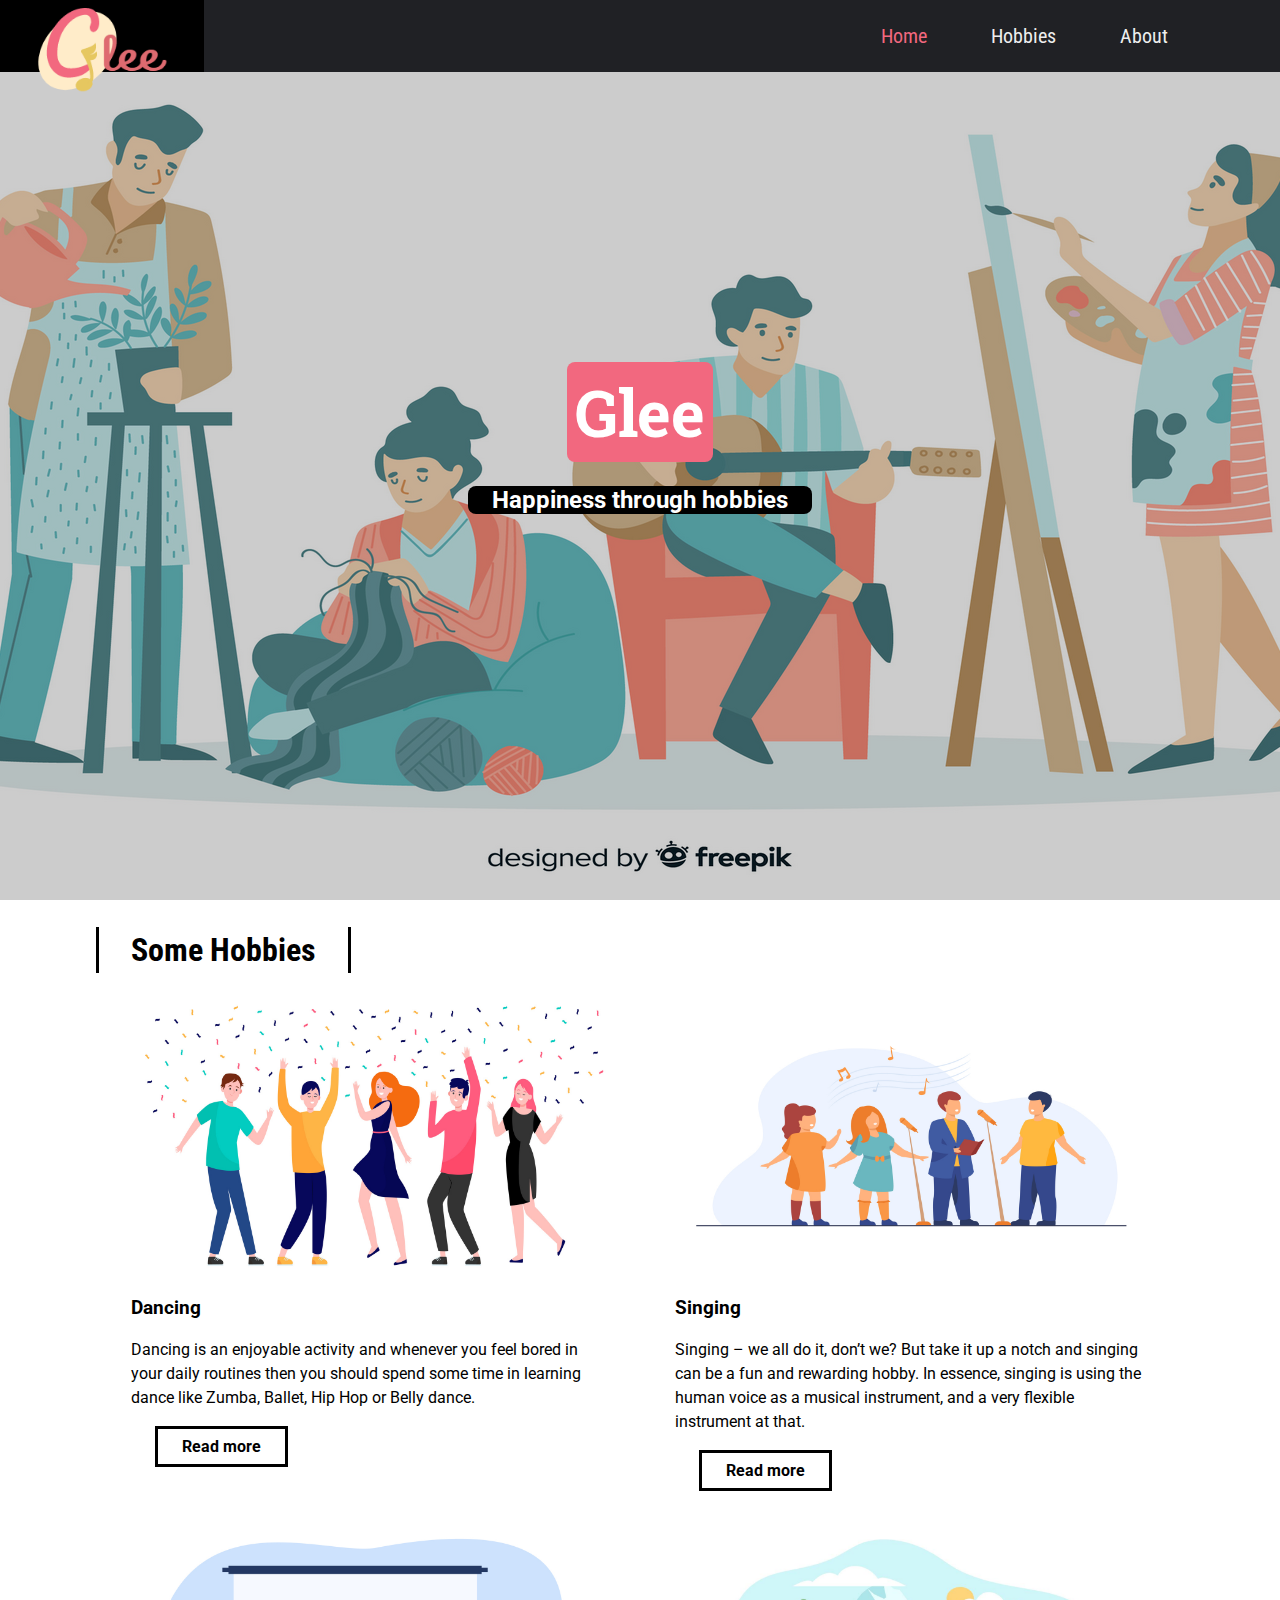
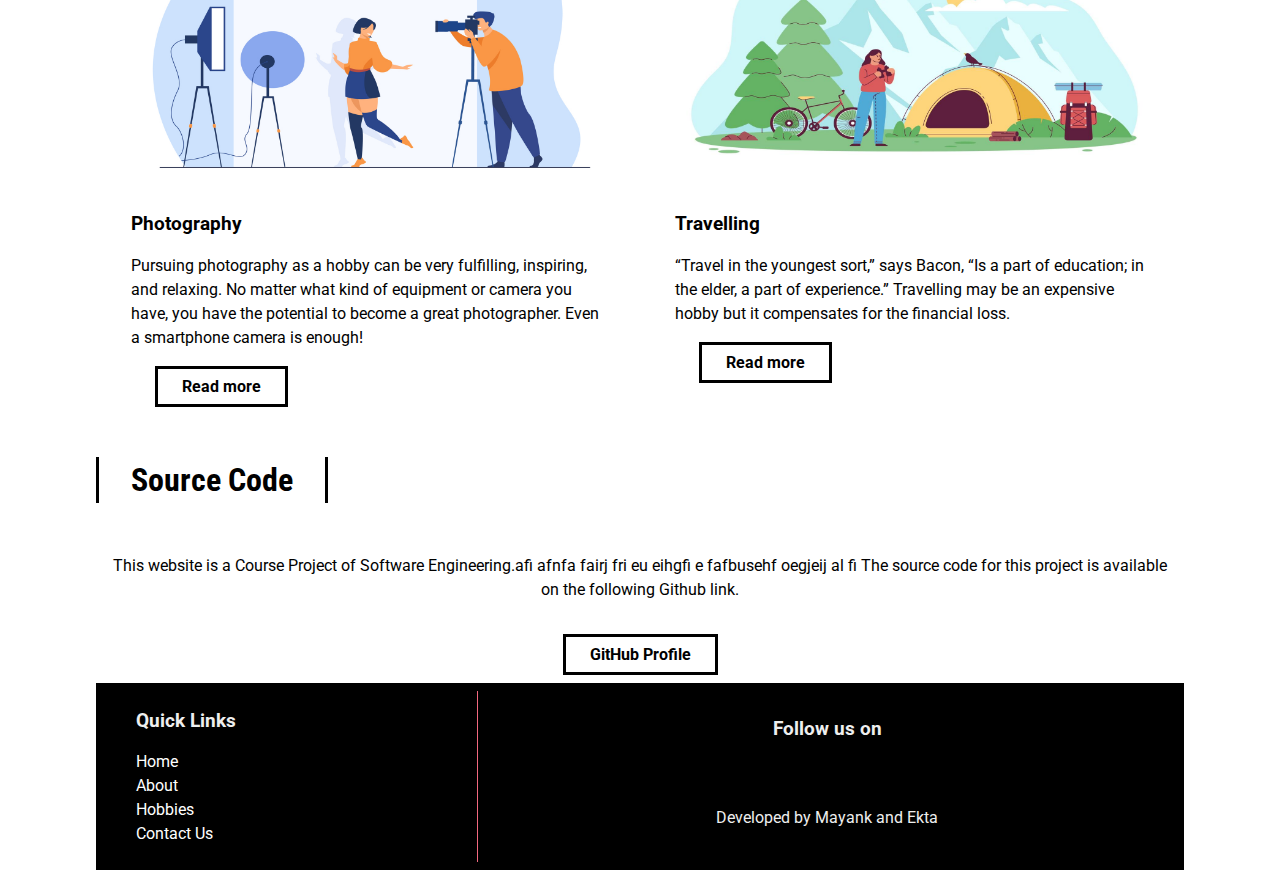
==== index.html @ 9844697a "Added files" ====
<!DOCTYPE html>
<html lang="en">

<head>
    <meta charset="UTF-8">
    <meta name="viewport" content="width=device-width, initial-scale=1.0">
    <meta http-equiv="X-UA-Compatible" content="ie=edge">
    <link rel="stylesheet" href="https://use.fontawesome.com/releases/v5.1.0/css/all.css" integrity="sha384-lKuwvrZot6UHsBSfcMvOkWwlCMgc0TaWr+30HWe3a4ltaBwTZhyTEggF5tJv8tbt"
        crossorigin="anonymous">
    <link href="https://fonts.googleapis.com/css?family=Roboto|Roboto+Condensed|Roboto+Slab" rel="stylesheet">
    <link rel="stylesheet" href="style.css">
    <title>Glee</title>
</head>

<body>
    <div id="slideout-menu">
        <ul>
            <li>
                <a href="index.html">Home</a>
            </li>
            <li>
                <a href="hobbies.html">Hobbies</a>
            </li>
            <!-- <li>
                <a href="hobbies.html">Projects</a>
            </li> -->
            <li>
                <a href="about.html">About</a>
            </li>
            <li>
                <input type="text" placeholder="Search a Hobby">
            </li>
        </ul>
    </div>

    <nav>
        <div id="logo-img">
            <a href="index.html">
                <img src="img/logo.png" width="140" height="" alt="Glee Logo">
            </a>
        </div>
        <div id="menu-icon">
            <i class="fas fa-bars"></i>
        </div>
        <ul>
            <li>
                <a class="active" href="index.html">Home</a>
            </li>
            <li>
                <a href="hobbies.html">Hobbies</a>
            </li>
            <!-- <li>
                <a href="hobbies.html">Projects</a>
            </li> -->
            <li>
                <a href="about.html">About</a>
            </li>
            <li>
                <div id="search-icon">
                    <i class="fas fa-search"></i>
                </div>
            </li>
        </ul>
    </nav>

    <div id="searchbox">
        <input type="text" placeholder="Search Here">
    </div>

    <div id="banner">
        <h1>Glee</h1>
        <h3>Happiness through hobbies</h3>
    </div>

    <main>
        <a href="hobbies.html">
            <h2 class="section-heading">Some Hobbies</h2>
        </a>

        <section>
            <div class="card">
                <div class="card-image">
                    <a href="dancing.html">
                        <img src="img/1.jpg" alt="Card Image">
                    </a>
                </div>

                <div class="card-description">
                    <a href="dancing.html">
                        <h3>Dancing</h3>
                    </a>
                    <p>
                        Dancing is an enjoyable activity and whenever you feel bored in your daily routines 
                        then you should spend some time in learning dance like Zumba, Ballet, Hip Hop or Belly dance.
                    </p>
                    <a href="dancing.html" class="btn-readmore">Read more</a>
                </div>
            </div>

            <div class="card">
                <div class="card-image">
                    <a href="singing.html">
                        <img src="img/2.jpg" alt="Card Image">
                    </a>
                </div>

                <div class="card-description">
                    <a href="singing.html">
                        <h3>Singing</h3>
                    </a>
                    <p>
                        Singing – we all do it, don’t we? But take it up a notch and singing can be a fun and rewarding hobby. 
                        In essence, singing is using the human voice as a musical instrument, and a very flexible instrument at that.
                    </p>
                    <a href="singing.html" class="btn-readmore">Read more</a>
                </div>
            </div>
        </section>

        <!-- <a href="hobbies.html">
        	<h2 class="section-heading">All Projects</h2>
    	</a> -->

        <section>
            <div class="card">
                <div class="card-image">
                    <a href="photography.html">
                        <img src="img/3.jpg" alt="Card Image">
                    </a>
                </div>

                <div class="card-description">
                    <a href="photography.html">
                        <h3>Photography</h3>
                    </a>
                    <p>
                        Pursuing photography as a hobby can be very fulfilling, inspiring, and relaxing. 
                        No matter what kind of equipment or camera you have, you have the potential to become a great photographer. 
                        Even a smartphone camera is enough!
                    </p>
                    <a href="photography.html" class="btn-readmore">Read more</a>
                </div>
            </div>

            <div class="card">
                <div class="card-image">
                    <a href="travelling.html">
                        <img src="img/4.jpg" alt="Card Image">
                    </a>
                </div>

                <div class="card-description">
                    <a href="travelling.html">
                        <h3>Travelling</h3>
                    </a>
                    <p>
                        “Travel in the youngest sort,” says Bacon, “Is a part of education; in the elder, a part of experience.” 
                        Travelling may be an expensive hobby but it compensates for the financial loss. 
                    </p>
                    <a href="travelling.html" class="btn-readmore">Read more</a>
                </div>
            </div>
        </section>

        <h2 class="section-heading">Source Code</h2>

        <section id="section-source">
            <p>
                This website is a Course Project of Software Engineering.afi afnfa fairj fri eu eihgfi e fafbusehf oegjeij al fi The source code for this project is available on the following Github link.
            </p>
            <a href="https://github.com/mynk-rjpt" target="_blank" class="btn-readmore">GitHub Profile</a>
        </section>

        <footer>
            <div id="left-footer">
                <h3>Quick Links</h3>
                <p>
                    <ul>
                        <li>
                            <a href="index.html">Home</a>
                        </li>
                        <li>
                            <a href="about.html">About</a>
                        </li>
                        <li>
                            <a href="hobbies.html">Hobbies</a>
                        </li>
                        <li>
                            <a href = "mailto: rajput.1@iitj.ac.in">Contact Us</a>
                        </li>
                    </ul>
                </p>
            </div>

            <div id="right-footer">
                <h3>Follow us on</h3>
                <div id="social-media-footer">
                    <ul>
                        <li>
                            <a href="www.linkedin.com/in/mynk-rjpt" target="_blank">
                                <i class="fab fa-linkedin"></i>
                            </a>
                        </li>
                        <li>
                            <a href="#">
                                <i class="fab fa-youtube"></i>
                            </a>
                        </li>
                        <li>
                            <a href="#">
                                <i class="fab fa-github"></i>
                            </a>
                        </li>
                    </ul>
                </div>
                <p>Developed by Mayank and Ekta</p>
            </div>
        </footer>

    </main>

    <script src="main.js"></script>
</body>

</html>
---- style.css ----
body {
  font-family: "Roboto", sans-serif;
  margin: 0;
}

h1 {
  padding: 8px;
  background: #f2687f;
  border-radius: 8px;
  margin: 0;
  font-size: 64px;
  font-family: "Roboto Slab", serif;
}

p {
  line-height: 1.5;
}

main {
  margin: 0 auto;
}

a {
  text-decoration: none;
  color: black;
}

a:hover {
  text-decoration: underline;
}

/* Inputs */

input,
textarea {
  height: 32px;
  padding: 0 16px;
  font-family: "Roboto Condensed", sans-serif;
  font-size: 20px;
  border: none;
  box-shadow: inset 8px 3px 18px -4px rgba(0, 0, 0, 0.4);
}

input:focus,
textarea:focus {
  outline: none;
}

/* Banner */

#banner {
  height: 100vh;
  display: flex;
  align-items: center;
  justify-content: center;
  flex-direction: column;
  background: rgba(0, 0, 0, 0.2) url("img/3.png");
  background-size: cover;
  background-attachment: fixed;
  background-position: 50% 20%;
  background-blend-mode: overlay;
  color: white;
}

#banner h3 {
  background: black;
  border-radius: 8px;
  padding: 0 24px;
  font-size: 24px;
}

/* Search Box */

#searchbox {
  position: fixed;
  right: 0;
  top: 24px;
  width: 500px;
  pointer-events: none;
  z-index: 50;
  transition: 0.4s;
}

#searchbox input {
  height: 48px;
  width: 100%;
}

/* Navigation */

nav {
  height: 72px;
  background: #202125;
  width: 100%;
  margin: 0;
  position: fixed;
  font-family: "Roboto Condensed", sans-serif;
  font-size: 20px;
  display: flex;
  justify-content: space-between;
  padding: 0 16px 0 0;
  box-sizing: border-box;
  z-index: 100;
}

nav a {
  padding: 0 32px;
  color: #eee;
  transition: 0.4s;
}

nav a:hover {
  text-decoration: none;
  color: #f2687f;
}

nav ul {
  display: flex;
  list-style: none;
  justify-content: space-around;
  align-items: center;
  height: 100%;
  margin: 0;
}

.active {
  color: #F2687F;
}

#logo-img {
  display: flex;
  height: 100%;
  background: #202125;
  padding: 0 0px;
  align-items: centre;
  color: white;
  transition: 0.4s;
}

#logo-img img {
  height: 100px;
}

#logo-img:hover {
  background: black;
}

#menu-icon {
  height: 100%;
  font-size: 28px;
  padding: 0 4px;
  color: #eee;
  display: none;
  align-items: center;
}

/* Search Icon */

#search-icon {
  color: white;
  padding: 0 32px;
  cursor: pointer;
  transition: 0.4s;
}

#search-icon:hover {
  color: #f2687f;
}

/* Slideout Menu */

#slideout-menu {
  display: none;
  background: #2d3436;
  z-index: 100;
  position: fixed;
  transition: 0.4s;
  margin-top: 72px;
  width: 100%;
  text-align: center;
  opacity:0;
  pointer-events:none;
}

#slideout-menu ul {
  list-style: none;
  padding: 0 32px;
}

#slideout-menu ul li {
  padding: 8px;
}

#slideout-menu a {
  font-family: "Roboto Condensed", sans-serif;
  font-size: 20px;
  color: white;
}

#slideout-menu input {
  width: 85%;
  padding: 8px;
  font-family: "Roboto Condensed", sans-serif;
  font-size: 20px;
  text-align: center;
}

/* Sections */

section {
  display: flex;
  justify-content: space-around;
  flex-wrap: wrap;
}

.section-heading {
  font-size: 32px;
  font-family: "Roboto Condensed", sans-serif;
  border-left: 3px solid black;
  border-right: 3px solid black;
  transition: all 0.4s;
  display: inline-block;
  padding: 4px 32px;
}

.section-heading:hover {
  padding: 4px 48px;
  background: #f2687f;
}

/* Section Source */

#section-source p {
  padding: 8px;
  text-align: center;
}

#section-source a {
  margin: 8px;
  text-align: center;
}

/* Card */

.card-image {
  transition: 0.4s;
}

.card-image:hover {
  box-shadow: 0 10px 6px -6px #777;
}

.card .card-description {
  padding: 0 8px;
}

.card-meta-hobby{
  color:#333;
  font-size:14px;
  padding: 16px;
  font-family:'Roboto Slab', serif;
}

.card-meta-dancing a{
  color:#333;
}

/* Button Read more */

.btn-readmore {
  padding: 8px 24px;
  border: 3px solid black;
  transition: 0.4s;
  display: inline-block;
  margin-bottom: 24px;
  margin-left: 24px;
  font-weight: bold;
  cursor: pointer;
  background: white;
}

.btn-readmore:hover {
  background: #f2687f;
  text-decoration: none;
  padding: 8px 64px 8px 24px;
  color: white;
}

/* Footer */

footer {
  background: black;
  padding: 8px;
  color: #eee;
  display: flex;
}

footer a {
  color: white;
}

footer #left-footer {
  flex: 1;
  border-right: 1px solid #f2687f;
  padding-left: 32px;
}

footer #left-footer ul {
  padding: 0;
  list-style: none;
  line-height: 1.5;
}

footer #right-footer {
  flex: 2;
  padding: 8px;
  text-align: center;
}

footer #social-media-footer a .fa-linkedin,
footer #social-media-footer a .fa-youtube,
footer #social-media-footer a .fa-github {
  color: white;
  transition: 0.4s;
}

footer #social-media-footer ul {
  display: flex;
  list-style: none;
  justify-content: center;
  padding: 0;
}

footer #social-media-footer ul li {
  font-size: 48px;
  padding: 16px;
  transition: 0.4s;
}

footer #social-media-footer ul li:hover a .fa-youtube {
  color: red;
}

footer #social-media-footer ul li:hover a .fa-linkedin {
  color: #3b5998;
}

footer #social-media-footer ul li:hover a .fa-github {
  color: #bbb;
}

/* Blog List page */

.page-heading{
  font-size:32px;
  font-family:'Roboto Condensed', sans-serif;
  border-left:3px solid black;
  border-right:3px solid black;
  transition: all 0.4s;
  display:inline-block;
  padding:4px 32px;
  margin-top: 120px;
}

.page-heading:hover{
  padding:4px 48px;
  background:#f2687f;
}

.card-meta{
  color:#333;
  font-size: 14px;
  padding-left:8px;
  font-family:'Roboto Slab', serif;
}

.card-meta a{
  color:#333;
}

/* Pagination */

.pagination{
  padding:8px;
  text-align:center;
  font-weight:bold;
}

.pagination a{
  border-top: 3px solid white;
  display: inline-block;
  padding:8px 16px;
  transition:0.4s;
}

.pagination a:hover{
  text-decoration: none;
  border-top:3px solid black;
}

/* Single Hobbies */

#post-container{
  display: flex;
}

#hobby{
  display: flex;
  flex-direction:column;
  width:70%;
  border-left:1px solid #999;
}

#hobby .card{
  width:100%;
}

#hobby .card-image:hover{
  box-shadow: none;
}

/* Sidebar */

#sidebar{
  background:#333;
  flex:1;
  padding: 8px 16px;
  color:white;
  box-shadow: inset 27px 0 51px -18px rgba(0,0,0,0.75);
}

/* Comments section */

#comments-section{
  border-top: 2px solid #eee;
  padding:8px;
}


/* Media Queries */

@media (max-width: 900px) {
  nav ul {
    display: none;
  }

  #menu-icon {
    display: flex;
  }

  #slideout-menu {
    display: block;
  }

  #searchbox {
    display: none;
  }

  #hobby{
    width:100%;
    border-left:0;
  }

  #sidebar{
    display: none;
  }
}

@media (max-width: 719px) {
  main {
    width: 95%;
  }

  section {
    flex-direction: column;
  }

  .card,
  .card .card-image img {
    width: 100%;
  }

  footer {
    flex-direction: column;
    text-align: center;
  }

  footer #left-footer {
    flex: 1;
    border-right: 0;
    padding-left: 0;
  }

  footer #right-footer {
    background: #eee;
    color: black;
  }

  footer #right-footer a {
    color: black;
  }

  footer #social-media-footer a .fa-linkedin,
  footer #social-media-footer a .fa-youtube,
  footer #social-media-footer a .fa-github {
    color: black;
    transition: 0.4s;
  }
}

@media (max-width: 600px) {
  main {
    width: 100%;
  }

  h1 {
    font-size: 48px;
  }

  #banner h3 {
    font-size: 20px;
  }

  .card {
    text-align: center;
  }

  #logo-img {
    padding: 0;
  }
}

@media (min-width: 720px) {
  main {
    width: 95%;
  }
  .card {
    width: 45%;
  }
  .card .card-image img {
    width: 100%;
  }
}

@media (min-width: 1200px) {
  main {
    width: 85%;
  }
}
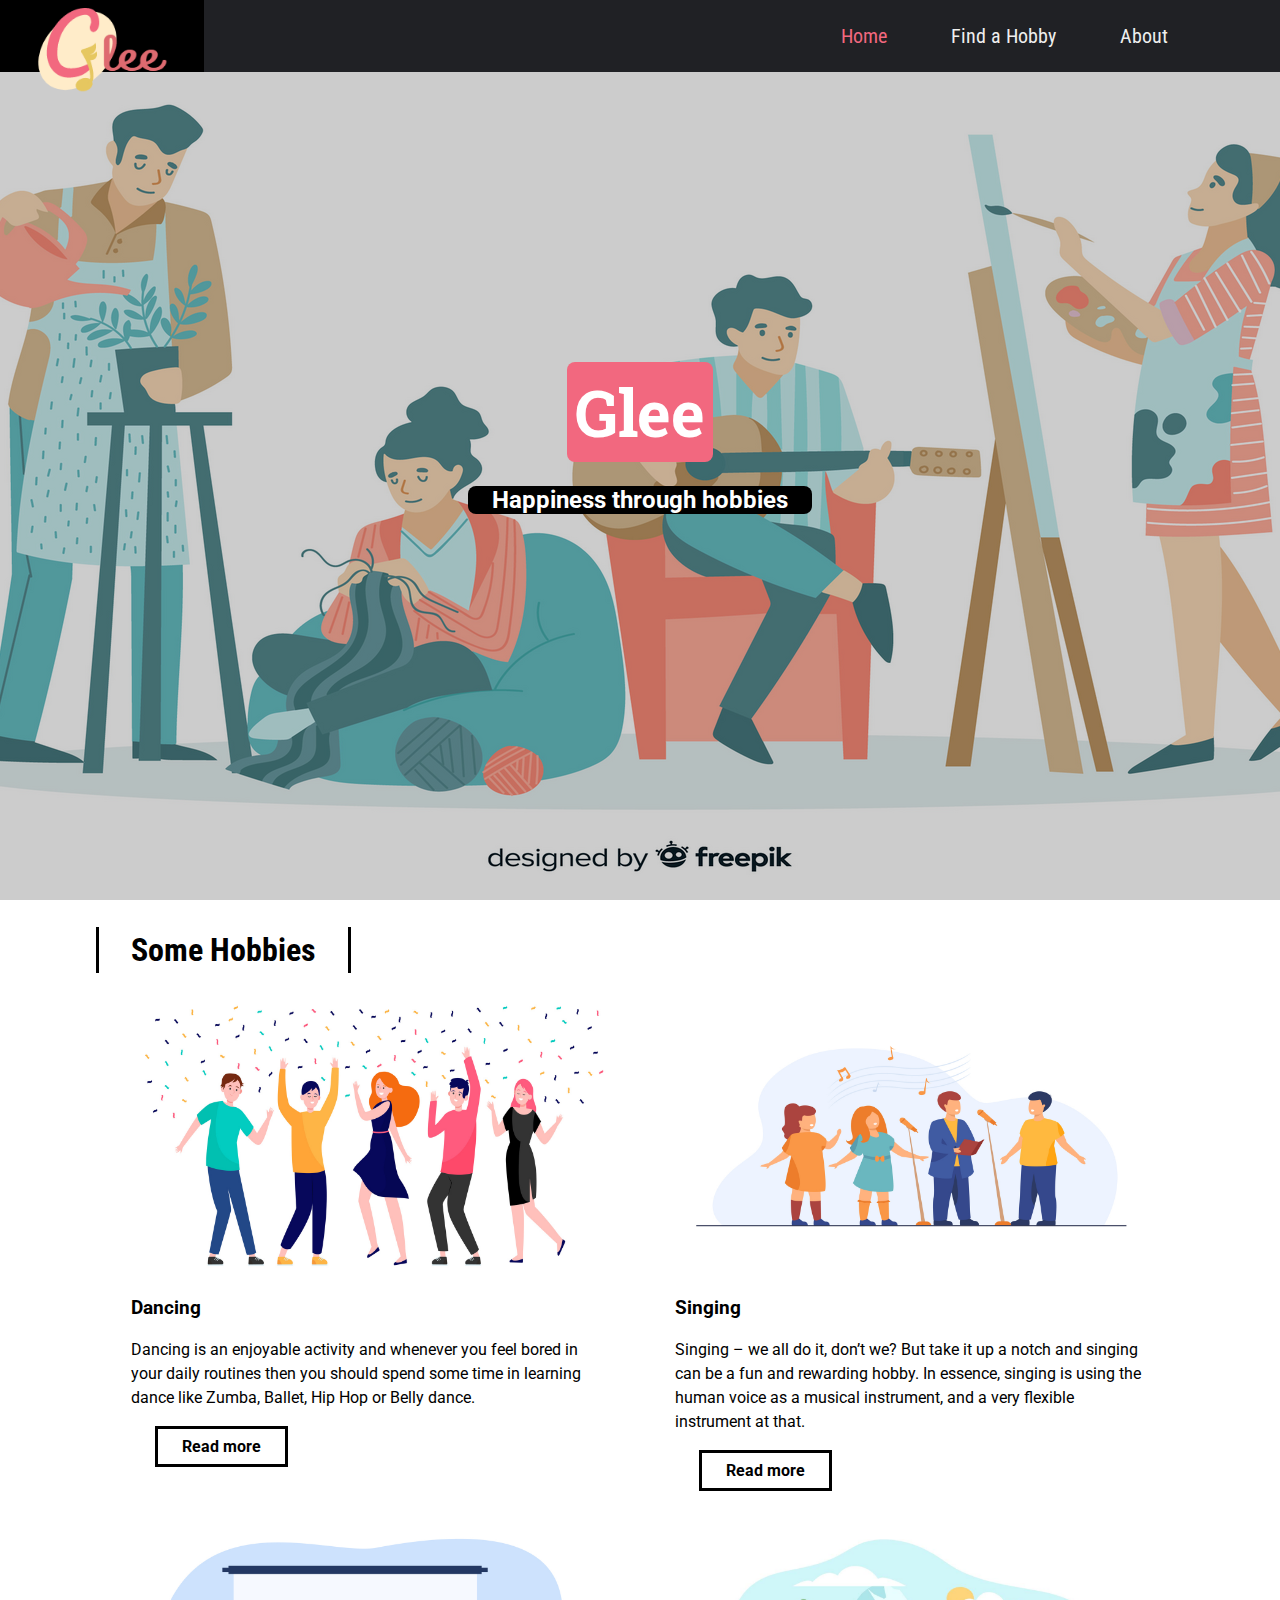
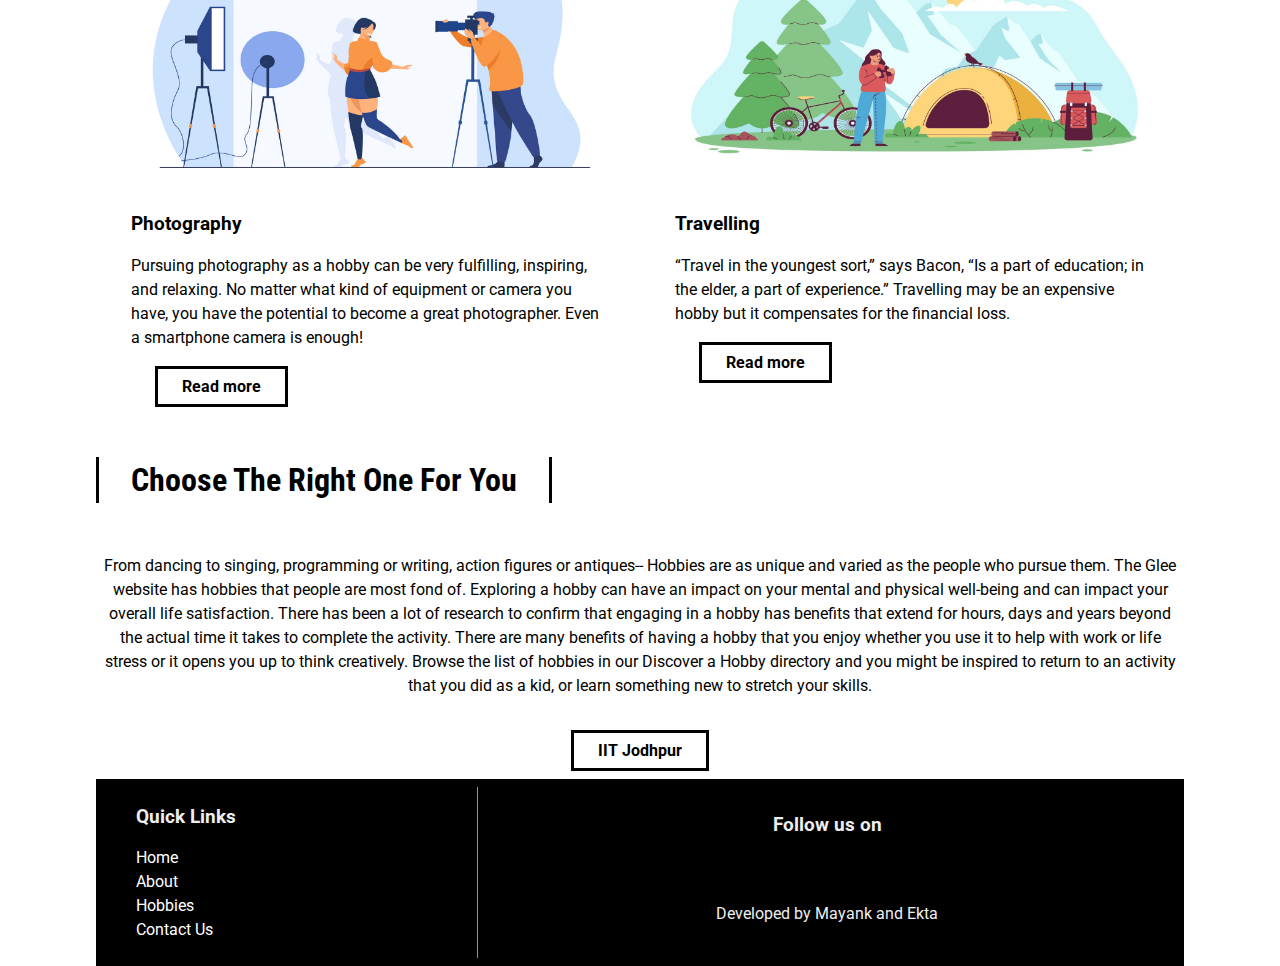
==== commit 69725571: "added more hobbie" ====
--- a/index.html
+++ b/index.html
@@ -19,11 +19,8 @@
                 <a href="index.html">Home</a>
             </li>
             <li>
-                <a href="hobbies.html">Hobbies</a>
-            </li>
-            <!-- <li>
-                <a href="hobbies.html">Projects</a>
-            </li> -->
+                <a href="hobbies.html">Find a Hobby</a>
+            </li>
             <li>
                 <a href="about.html">About</a>
             </li>
@@ -47,11 +44,8 @@
                 <a class="active" href="index.html">Home</a>
             </li>
             <li>
-                <a href="hobbies.html">Hobbies</a>
-            </li>
-            <!-- <li>
-                <a href="hobbies.html">Projects</a>
-            </li> -->
+                <a href="hobbies.html">Find a Hobby</a>
+            </li>
             <li>
                 <a href="about.html">About</a>
             </li>
@@ -162,13 +156,17 @@
             </div>
         </section>
 
-        <h2 class="section-heading">Source Code</h2>
+        <h2 class="section-heading">Choose The Right One For You</h2>
 
         <section id="section-source">
             <p>
-                This website is a Course Project of Software Engineering.afi afnfa fairj fri eu eihgfi e fafbusehf oegjeij al fi The source code for this project is available on the following Github link.
+                From dancing to singing, programming or writing, action figures or antiques-- Hobbies are as unique and varied as the people who pursue them. The Glee website has hobbies that people are most fond of.
+
+Exploring a hobby can have an impact on your mental and physical well-being and can impact your overall life satisfaction. There has been a lot of research to confirm that engaging in a hobby has benefits that extend for hours, days and years beyond the actual time it takes to complete the activity.
+
+There are many benefits of having a hobby that you enjoy whether you use it to help with work or life stress or it opens you up to think creatively. Browse the list of hobbies in our Discover a Hobby directory and you might be inspired to return to an activity that you did as a kid, or learn something new to stretch your skills.
             </p>
-            <a href="https://github.com/mynk-rjpt" target="_blank" class="btn-readmore">GitHub Profile</a>
+            <a href="https://iitj.ac.in/" target="_blank" class="btn-readmore">IIT Jodhpur</a>
         </section>
 
         <footer>
@@ -197,7 +195,7 @@
                 <div id="social-media-footer">
                     <ul>
                         <li>
-                            <a href="www.linkedin.com/in/mynk-rjpt" target="_blank">
+                            <a href="https://www.linkedin.com/in/mynk-rjpt/" target="_blank">
                                 <i class="fab fa-linkedin"></i>
                             </a>
                         </li>
@@ -207,7 +205,7 @@
                             </a>
                         </li>
                         <li>
-                            <a href="#">
+                            <a href="https://github.com/Ekta0609" target="_blank">
                                 <i class="fab fa-github"></i>
                             </a>
                         </li>
--- a/style.css
+++ b/style.css
@@ -429,14 +429,6 @@
   box-shadow: inset 27px 0 51px -18px rgba(0,0,0,0.75);
 }
 
-/* Comments section */
-
-#comments-section{
-  border-top: 2px solid #eee;
-  padding:8px;
-}
-
-
 /* Media Queries */
 
 @media (max-width: 900px) {
@@ -462,7 +454,8 @@
   }
 
   #sidebar{
-    display: none;
+    display : block;
+    width: 20%;
   }
 }
 
